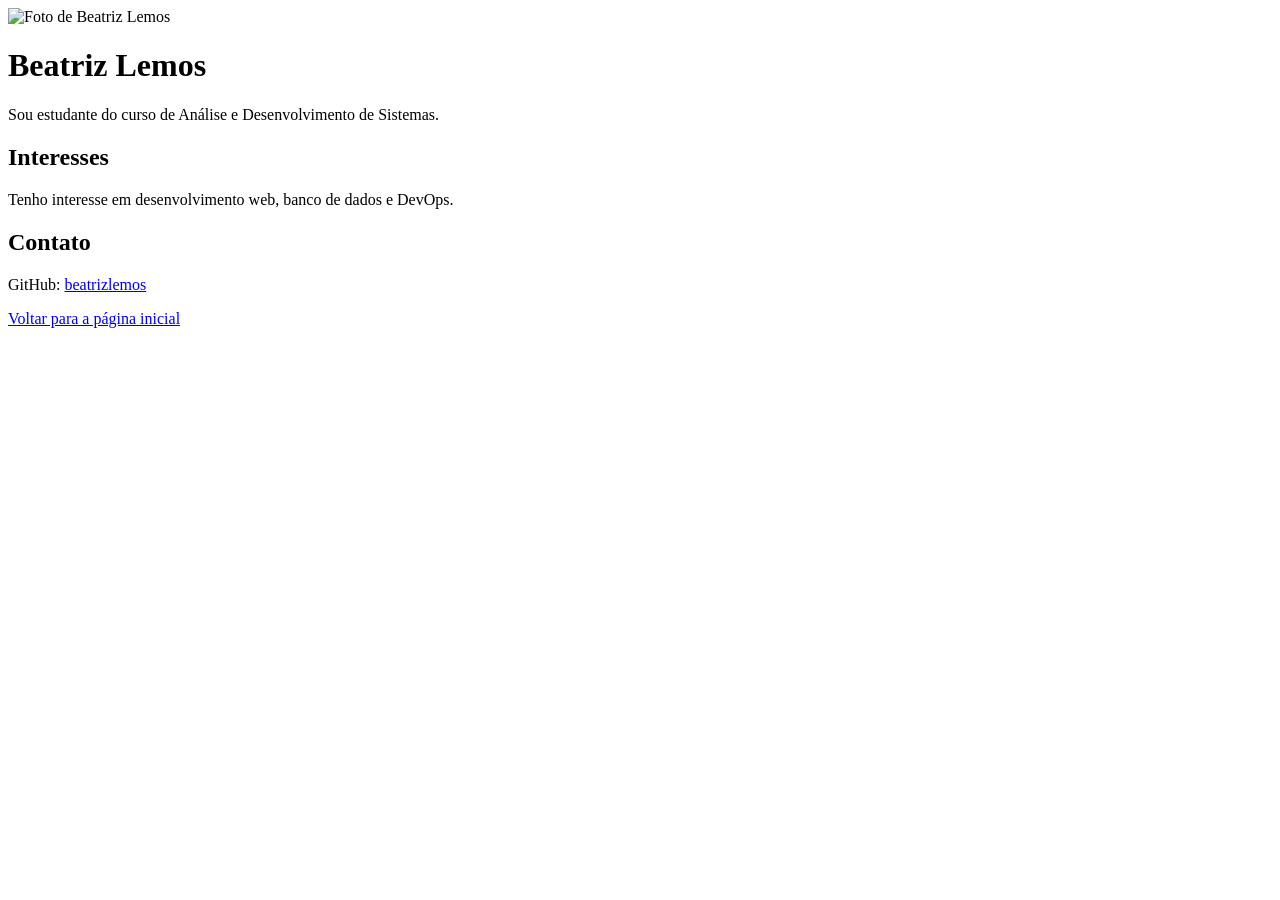
==== pages/Beatriz-Lemos.html @ 36fed2fb "feat: cria página pessoal de Beatriz Lemos" ====
<!DOCTYPE html>
<html lang="pt-BR">
<head>
  <meta charset="UTF-8">
  <meta name="viewport" content="width=device-width, initial-scale=1.0">

  <title>Beatriz Lemos</title>

  <link rel="stylesheet" href="beatriz-lemos.css">
</head>

<body>

  <div class="perfil">

    <img   
      alt="Foto de Beatriz Lemos"
      width="200"
      src="perfil.jpg"
    >

    <h1>Beatriz Lemos</h1>

    <p class="descricao">
      Sou estudante do curso de Análise e Desenvolvimento de Sistemas.
    </p>

    <div class="info">
      <h2>Interesses</h2>

      <p>
        Tenho interesse em desenvolvimento web, banco de dados e DevOps.
      </p>    
    </div>

    <div class="info">
      <h2>Contato</h2>

      <p>
        GitHub: 
        <a href="https://github.com/beatrizlemosIF" target="_blank">
          beatrizlemos
        </a>
      </p>
    </div>

    <a href="../index.html" class="botao">
      Voltar para a página inicial
    </a>

  </div>

</body>
</html>
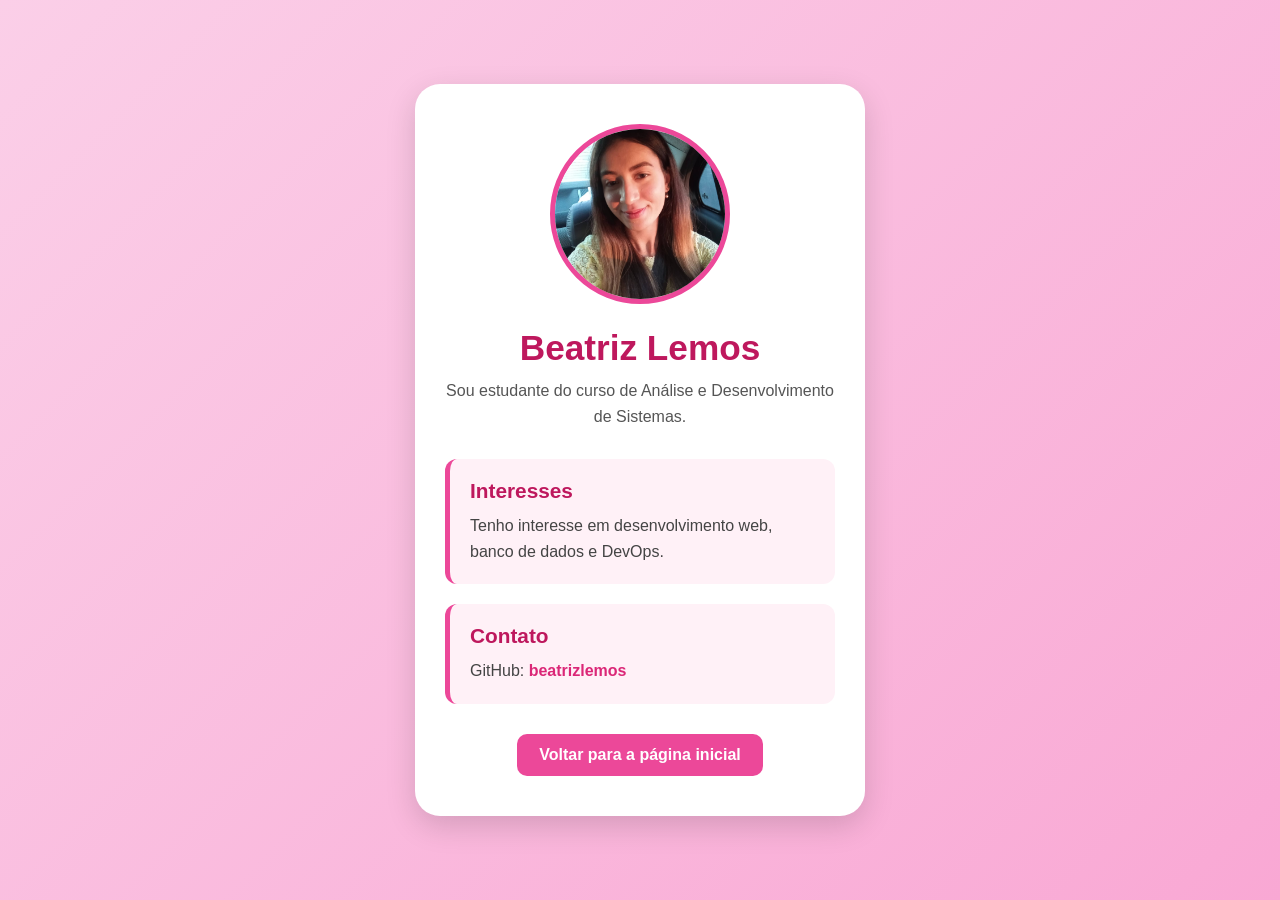
==== commit a178e4c9: "Fix: Adiciona referencias de pages faltantes no index principal do projeto" ====
--- a/pages/Beatriz-Lemos.html
+++ b/pages/Beatriz-Lemos.html
@@ -6,7 +6,7 @@
 
   <title>Beatriz Lemos</title>
 
-  <link rel="stylesheet" href="beatriz-lemos.css">
+  <link rel="stylesheet" href="../assets/css/beatriz-lemos.css">
 </head>
 
 <body>
@@ -16,7 +16,7 @@
     <img   
       alt="Foto de Beatriz Lemos"
       width="200"
-      src="perfil.jpg"
+      src="../assets/img/beatriz-lemos.jpg"
     >
 
     <h1>Beatriz Lemos</h1>
--- a/assets/css/beatriz-lemos.css
+++ b/assets/css/beatriz-lemos.css
@@ -0,0 +1,128 @@
+* {
+  margin: 0;
+  padding: 0;
+  box-sizing: border-box;
+  font-family: Arial, Helvetica, sans-serif;
+}
+
+body {
+  background: linear-gradient(135deg, #fbcfe8, #f9a8d4);
+  min-height: 100vh;
+
+  display: flex;
+  justify-content: center;
+  align-items: center;
+
+  padding: 20px;
+}
+
+.perfil {
+  background: white;
+  width: 100%;
+  max-width: 450px;
+
+  border-radius: 25px;
+
+  padding: 40px 30px;
+
+  text-align: center;
+
+  box-shadow: 0 10px 30px rgba(0,0,0,0.15);
+}
+
+.perfil img {
+  width: 180px;
+  height: 180px;
+
+  object-fit: cover;
+
+  border-radius: 50%;
+
+  border: 5px solid #ec4899;
+
+  margin-bottom: 20px;
+}
+
+.perfil h1 {
+  color: #be185d;
+
+  font-size: 2.2rem;
+
+  margin-bottom: 10px;
+}
+
+.descricao {
+  color: #555;
+
+  font-size: 1rem;
+
+  line-height: 1.6;
+
+  margin-bottom: 30px;
+}
+
+.info {
+  background: #fff1f7;
+
+  border-left: 5px solid #ec4899;
+
+  border-radius: 12px;
+
+  padding: 20px;
+
+  margin-bottom: 20px;
+
+  text-align: left;
+}
+
+.info h2 {
+  color: #be185d;
+
+  margin-bottom: 10px;
+
+  font-size: 1.3rem;
+}
+
+.info p {
+  color: #444;
+
+  line-height: 1.6;
+}
+
+.info a {
+  color: #db2777;
+
+  text-decoration: none;
+
+  font-weight: bold;
+}
+
+.info a:hover {
+  text-decoration: underline;
+}
+
+.botao {
+  display: inline-block;
+
+  margin-top: 10px;
+
+  background: #ec4899;
+
+  color: white;
+
+  text-decoration: none;
+
+  padding: 12px 22px;
+
+  border-radius: 10px;
+
+  font-weight: bold;
+
+  transition: 0.3s;
+}
+
+.botao:hover {
+  background: #db2777;
+
+  transform: translateY(-2px);
+}
